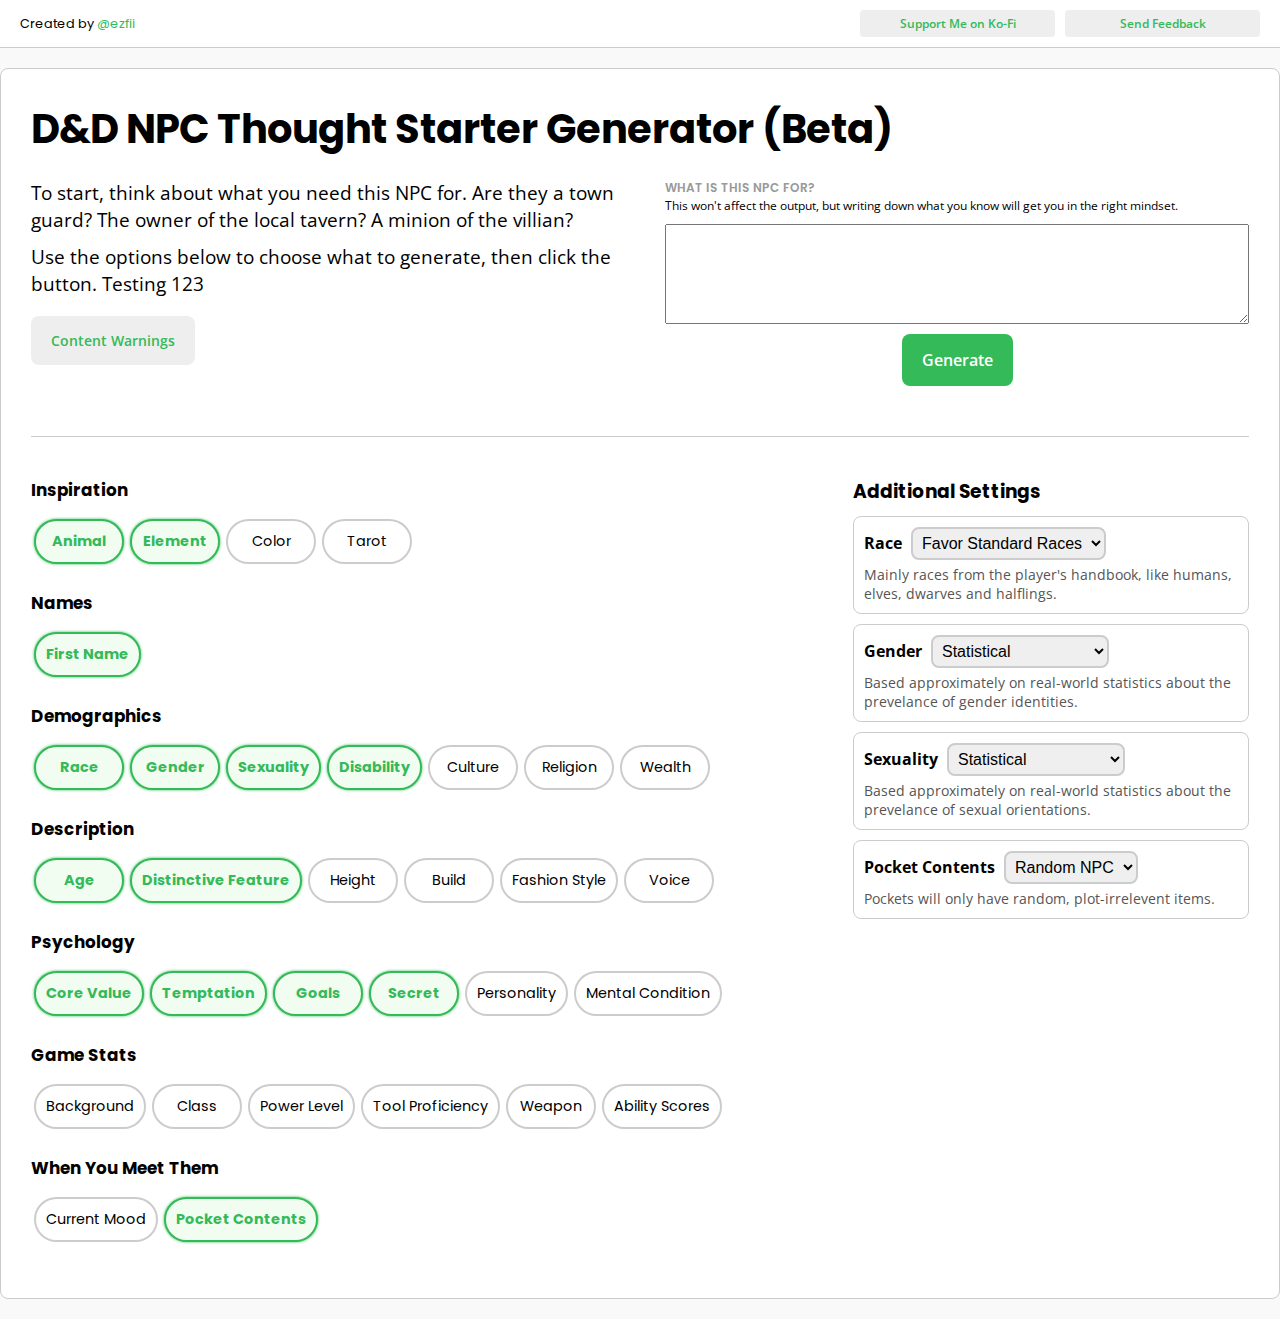
==== chargenerator/index.html @ ea38c5b0 "Moving to new repo" ====
<!DOCTYPE html>
<html lang="en">
<head>
    <meta charset="UTF-8">
    <meta name="viewport" content="width=device-width, initial-scale=1.0">
    <title>Document</title>
    
    <link rel="stylesheet" href="style.css">
    
    
    </head>
<body>
    
    
    
    
    <div id="credit">
        <h4>Created by <a href="https://www.tiktok.com/@ezfii">@ezfii</a></h4>
        <div id="links">
            <a href='https://ko-fi.com/T6T62ZB1Z' target='_blank'>Support Me on Ko-Fi</a>
            <a href="https://forms.gle/vLtZz9BEtjCrydps9" target='_blank'>Send Feedback</a>
        </div>
    </div>

    <div id="container">
        <h1>D&D NPC Thought Starter Generator (Beta)</h1>
        <div id="header">
            <div id="introduction">
                <p>To start, think about what you need this NPC for. Are they a town guard? The owner of the local tavern? A minion of the villian?</p>
                <p>Use the options below to choose what to generate, then click the button. Testing 123</p>
                <button class="secondary" onclick="openModal('content-warnings')">Content Warnings</button>
            </div>

            <div id="form">
                <p class="formhelp">What is this NPC for?</p>
                <p class="caption">This won't affect the output, but writing down what you know will get you in the right mindset.</p>
                <textarea placeholder=""></textarea>

                <button id="generate" class="primary" onclick="generateCharNew()">Generate</button>
            </div>
            
            
        
        </div>

        <div id="results">


            <div id="inspiration">
                
            
            </div>
            
            <div id="specifics">
				
            </div>

            <div id="actions">
                <button class="secondary" onclick="generateCharNew()">Generate Another</button>
                <button id="export-text" class="secondary" onclick="exportText()">Export Text</button>
            </div>


            


        </div>

        <div id="settings">
            <div id="already-know">
                <div class="checkboxes" id="checkbox-container">

                    
                    
                </div>
            </div>

            <div id="weight-settings">
                
                
            </div>
        </div>
        
        
        
    </div>

    <div id="text-export-lightbox" class="lightbox">
        <div class="close" id="close-text-export" onclick="closeModal('text-export-lightbox')">×</div>
        <h2>Text Export</h2>
        <p>Copy your NPC from either the formatted or plain text boxes below, and paste wherever you keep character notes.</p>
        <hr>
        <div class="export-container">
            <div>
                <h3>Formatted</h3>
                <div id="rtf"></div>
            </div>
            <div>
                <h3>Plain Text</h3>
                <pre id="plaintext"></pre>
            </div>
        </div>

    </div>
    <div id="lightbox-screen" onclick="closeLightboxes();"></div>
    
    

    <div id="content-warnings" class="lightbox">
        <div class="close" id="close-cw" onclick="closeModal('content-warnings')">×</div>
        <h2>Content Warnings</h2>
        <p>The following triggering topics may be mentioned in the following parts of the generator.</p>
        <hr>
        <ul>
            <li><strong>Images of Bugs</strong> (Animals)</li>
            <li><strong>Images of Spiders</strong> (Animals)</li>
            <li><strong>Images of Snakes</strong> (Animals)</li>
            <li><strong>Images of Artistic Nudity</strong> (Tarot)</li>
            <li><strong>Mentions of Drug Use</strong> (Temptations, Secrets, Mental Conditions)</li>
            <li><strong>Mentions of Alcohol Use</strong> (Temptations, Secrets, Mental Conditions, Pocket Contents)</li>
            <li><strong>Mentions of Abusive Relationships</strong> (Goals)</li>
        </ul>

    </div>


    
    
    
    <script type="text/javascript" src="scripts/scripts.js"></script>
    <script type="text/javascript" src="scripts/export.js"></script>
    
    <script type="text/javascript" src="generator-data/generators.js"></script>
    <script type="text/javascript" src="generator-data/secrets.js"></script>
    <script type="text/javascript" src="generator-data/goals.js"></script>
    <script type="text/javascript" src="generator-data/genders.js"></script>
    <script type="text/javascript" src="generator-data/elements.js"></script>
    <script type="text/javascript" src="generator-data/races.js"></script>
    <script type="text/javascript" src="generator-data/animals.js"></script>
    <script type="text/javascript" src="generator-data/orientations.js"></script>
    <script type="text/javascript" src="generator-data/disabilities.js"></script>
    <script type="text/javascript" src="generator-data/features.js"></script>
    <script type="text/javascript" src="generator-data/cultures.js"></script>
    <script type="text/javascript" src="generator-data/enneagram.js"></script>
	<script type="text/javascript" src="generator-data/charclasses.js"></script>
	<script type="text/javascript" src="generator-data/names.js"></script>
    <script type="text/javascript" src="generator-data/build.js"></script>
    <script type="text/javascript" src="generator-data/pocketcontents.js"></script>
    <script type="text/javascript" src="generator-data/tools.js"></script>
    <script type="text/javascript" src="generator-data/voices.js"></script>
    <script type="text/javascript" src="generator-data/religions.js"></script>
    <script type="text/javascript" src="generator-data/personality.js"></script>
    <script type="text/javascript" src="generator-data/mentalconditions.js"></script>
    <script type="text/javascript" src="generator-data/tarot.js"></script>

<script>
    
    // On load
    

    
</script>

</body>
    </html>
---- chargenerator/style.css ----
@import url('https://fonts.googleapis.com/css2?family=Open+Sans:wght@300;400;500;600;700&family=Poppins:wght@300;400;700&display=swap');

/* Extra small devices (phones, 600px and down) */
@media only screen and (min-width: 1px) {

    * {
        margin:0;
        padding:0;
        box-sizing:border-box
    }
    
    body {
        background-color:#f9f9f9;
        font-family:"Open Sans","Avenir Next","Avenir","Helvetica",sans-serif;
    }
    
    h1 {
        text-align:center;
        font-size:1.6em;
        margin-bottom:0.5em;
    }
    
    h1, h2, h3, h4 {
        font-family: "Poppins";
    }

    #credit {
        display:grid;
        padding:10px;
        background-color:#ffffff;
        margin-bottom:10px;
        width:100%;
        border-bottom:1px solid #ccc;
        font-size:0.8em;
        text-align:center;
    }

    #credit h4 {
        font-weight:normal;
    }

    #credit h4 a {
        color:#34ba58;
        text-decoration:none;
    }

    #credit #links {
        display:grid;
        grid-template-columns:1fr 1fr;
        gap:10px;
        justify-items:center;
    }

    #links a {
        display:block;
        background:#eee;
        padding:5px 20px;
        border-radius:4px;
        margin:5px;
        text-align:center;
        border:none;
        font-size:12px;
        color:#34ba58;
        font-family:"Open Sans";
        font-weight:600;
        text-decoration:none;
        width:100%;
        max-width:200px;
        transition: background-color 0.2s, color 0.2s;
    }

    #links a:hover {
        color:#289b47;
        background-color:#e5e5e5;
    }

    #content-warning {
        background-color:#eee;
        border:1px solid #ccc;
        border-radius:8px;
        font-size:0.8em;
        max-width:500px;
        padding:10px;
        margin-top:20px;
    }

    #introduction p {
        margin-bottom: 0.5em;
    }


    .formhelp {
        font-weight:600;
        font-size:12px;
        text-transform:uppercase;
        color:#999;
        max-width:600px;
        margin:0 auto;
        font-family:"Poppins";
        margin-top:20px;
    }

    #form .caption {
        font-size:12px;
        max-width:600px;
        margin:0 auto;
    }
    
    textarea {
        display:block;
        margin:10px auto;
        padding:10px;
        width:100%;
        max-width:600px;
        height:100px;
        font-family:"Poppins";
        font-size:1em;
    }
    
    #generate {
        display:block;
        margin:10px auto;
    }
    
    #settings {
        display:grid;
        grid-template-columns:1fr;
        margin-top:40px;
        padding-top:40px;
        border-top:1px solid #cccccc;
        gap:30px
    }
    
    #settings h3 {
        margin-bottom:10px;
    }
    
    
    .checkboxes {
        font-size:0.9em;
        text-align:left;
    }
    
    .check-category {
        margin-bottom:20px;
    }
    
    .checkbutton {
        display:inline-block;
        margin:6px 3px;
    }
    
    .checkbutton label {
        border:2px solid #ccc;
        border-radius:100px;
        display:block;
        padding:10px;
        text-align:center;
        min-width:90px;
        transition:all 0.5s;
        font-family:"Poppins";
    }
    
    .checkbutton input:checked + label {
        border:2px solid #34ba58;
        font-weight:bold;
        color: #34ba58;
        background-color:#f2fdf2;
        box-shadow:0px 0px 3px #34ba58;
    }
    
    .checkbutton input {
        display:None;
    }
    
    .checkboxes p {
        font-weight:600;
        margin-top:20px;
        margin-bottom:5px;
        font-family:"Poppins";
    }
    
    #weights div {
        margin-bottom:20px;
    }
    
    .hide {
        display:none;
    }
    
    .setting-container {
        border:1px solid #ccc;
        border-radius:8px;
        padding:10px;
        margin:10px 0px;
    }
    
    .setting-container label {
        font-weight:bold;
        display:inline-block;
        margin-right:5px;
    }
    
    .setting-container div {
        font-size:14px;
        color:#555;
        margin-top:5px;
    }
    
    select {
        padding:5px;
        border:2px solid #ccc;
        border-radius:8px;
        font-size:1em;
        display:inline-block;
        font-weight:regular;
    }
    
    button.primary {
        padding:5px;
        background-color:#34ba58;
        border:none;
        border-radius:8px;
        font-size:16px;
        color:white;
        margin:10px 0;
        font-weight:600;
        padding:15px 20px;
        font-family:"Open Sans";
        transition: background-color 0.2s;
    }
    
    button.primary:hover {
        background-color:#289b47;
    }

    button.secondary {
        padding:5px;
        background-color:#eee;
        border:none;
        border-radius:8px;
        font-size:14px;
        color:#34ba58;
        margin:10px 5px 10px 0px;
        padding:15px 20px;
        font-family:"Open Sans";
        font-weight:600;
        transition: background-color 0.2s, color 0.2s;
    }

    button.secondary:hover {
        color:#289b47;
        background-color:#e5e5e5;
    }
    
    #container {
        margin: 20px auto;
        padding: 30px;
        background-color:#ffffff;
        border: 1px solid #ccc;
        border-radius:8px;
        max-width:1600px;
    }
    
    #results {
        display:none;
    }
    
    #results.show {
        display:block;
    }
    
    #inspiration p {
        font-size:14px;
        margin-bottom:20px;
    }
    
    #inspiration h3 {
        margin-bottom:10px;
        font-size:20px;
    }
    
    #inspiration h4 {
        font-weight:600;
        font-size:12px;
        text-transform:uppercase;
        color:#999;
    }
    
    /*#explain button {
        background:white;
        border:1px solid #34ba58;
        color:#34ba58;
    }*/
    
    #inspiration button {
        position:absolute;
        top:10px;
        right:20px;
    }
    
    .explain-item {
        text-align:center;
        padding:30px;
        border:1px solid #ccc;
        margin:0px 0px;
        position:relative;
        display:block;
        width:100%;
        margin-top:-1px;
    }
    
    .explain-item.hide {
        display:None;
    }
    
    #color-swatch {
       height:100px;
       width:100px; 
       margin:10px auto;
    }

    #tarot-image img {
        max-height:300px;
    }

    .inverted {
        transform: rotate(180deg);
    }
    
    #specifics > div {
        border-bottom: 1px solid #ccc;
        padding-bottom:2em;
    }

    #specifics div ul {
        padding-left:20px;
    }
    
    #specifics h3 {
        margin-top:20px;
        margin-bottom:10px;
    }
    
    .result-container {
        display:grid;
        grid-template-columns: 20px 1fr;
        align-self:start;
        margin-bottom:10px;
        padding-right:20px;
        font-weight:600;
    }
    
    
    .result-container.hide {
        display:None;
    }
    
    .result-container span {
        font-weight:400;
    }
    
    .small-reroll {
        height:12px;
        width:12px;
        padding:0;
        display:block;
        background: url(images/dice-d20-solid.svg);
        background-size:contain;
        background-position: center;
        background-repeat:no-repeat;
        margin:5px 10px 5px 0px;
        color:blue;
        opacity:0.5;
        border:none;
    }
    
    .small-reroll:hover {
        opacity:1;
    }
    
    #animal-image img {
        max-height:200px;
        max-width:100%;
    }

    #actions {
        margin-top:0.5em;
        padding-top:1em;
    }
    
    
    
    .lightbox {
        width:90%;
        background:#fff;
        border:1px solid #ccc;
        border-radius:5px;
        padding:10px 20px;
        position:fixed;
        top: 50%;
        left: 50%;
        transform: translate(-50%, -50%);
        z-index:1000;
        display:none;
        max-height:90vh;
        overflow:auto;
    }
    
    #lightbox-screen {
        z-index:100;
        position:fixed;
        width:100vw;
        height:100vh;
        background-color:#555;
        opacity:50%;
        content:" ";
        top:0;
        left:0;
        display:none;
    }
    
    .close {
        position:absolute;
        top:-5px;
        right:10px;
        font-size:40px;
    }
    
    .lightbox ul {
        margin-left:20px;
    }

    .lightbox > ul {
        margin-bottom:20px;
    }

    .lightbox h2 {
        text-align:center;
        margin:20px 0px 10px;
    }
    
    .lightbox h2 + p {
        text-align:center;
        max-width:550px;
        margin:0 auto 30px;
    }
    
    .lightbox hr {
        border:0px;
        border-top:1px solid #ccc;
        height:1px;
        margin:20px 0;
    }
    
    .export-container {
        display:grid;
        grid-template-columns:1fr;
        gap:20px;
    }
    
    .export-container h3 {
        margin-bottom:10px;
    }
    
    #rtf {
        width:100%;
        height:400px;
        padding:10px;
        margin:0px;
        overflow-y:scroll;
        border:1px solid #ccc;
        font-family:Arial, Helvetica, sans-serif
    }
    
    #plaintext {
        width:100%;
        height:400px;
        margin:0px;
        font-size:16px;
        padding:10px;
        overflow-y:scroll;
        border:1px solid #ccc;
        white-space: pre-wrap;
    }

}




@media only screen and (min-width: 800px) {

    #credit {
        grid-template-columns:1fr 1fr;
        align-items:center;
        justify-items:start;
        padding:5px 20px;
    }

    #credit #links {
        width:400px;
        justify-self:end;
    }

    #header {
        display:grid;
        grid-template-columns: 1fr 1fr;
        gap:50px;
    }

    h1 {
        text-align:left;
        font-size:2.5em;
    }

    #introduction p {
        font-size:1.2em;
    }

    .formhelp {
        margin-top:0px;
    }

    #settings {
        display:grid;
        grid-template-columns:2fr 1fr;
        margin-top:40px;
        padding-top:40px;
        border-top:1px solid #ccc;
    }

    #inspiration {
        display: flex;
        justify-content:center;
        flex-wrap: nowrap;
    }

    .explain-item {
        text-align:center;
        padding:30px;
        border:1px solid #f0f0f0;
        margin:30px 0px;
        position:relative;
        display:block;
        width:40%;
    }

    #specifics {
        display:grid;
        grid-template-columns: 1fr 1fr 1fr;
    }

    #specifics > div {
        border-bottom: none;
        padding-bottom:1em;
    }

    #actions {
        border-top:1px solid #ccc;
        margin-top:2em;
        padding-top:1em;
    }

    .lightbox {
        width:800px;
    }

    .export-container {
        grid-template-columns:1fr 1fr;
    }

}
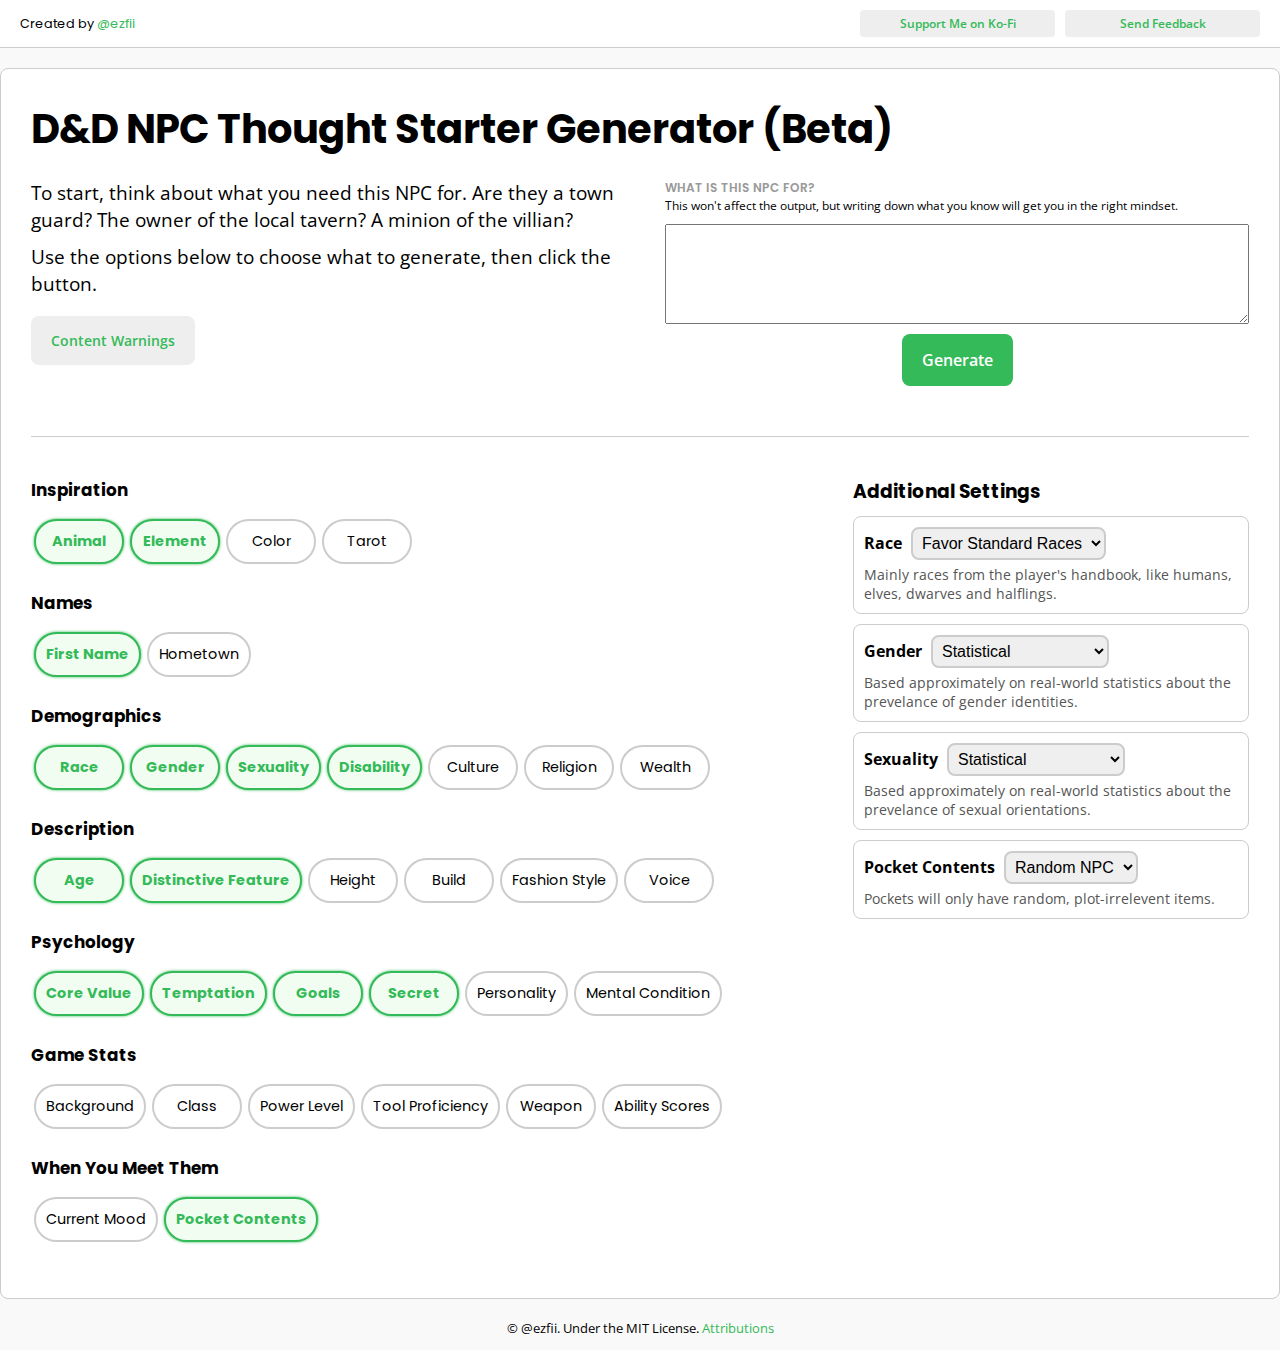
==== commit 1fb9e708: "Cleanup for first beta release" ====
--- a/chargenerator/index.html
+++ b/chargenerator/index.html
@@ -27,7 +27,7 @@
         <div id="header">
             <div id="introduction">
                 <p>To start, think about what you need this NPC for. Are they a town guard? The owner of the local tavern? A minion of the villian?</p>
-                <p>Use the options below to choose what to generate, then click the button. Testing 123</p>
+                <p>Use the options below to choose what to generate, then click the button.</p>
                 <button class="secondary" onclick="openModal('content-warnings')">Content Warnings</button>
             </div>
 
@@ -85,6 +85,11 @@
         
     </div>
 
+
+    <p id="bottom-credit">&copy; @ezfii. Under the MIT License. <span id="attributions-link" onclick="openModal('attributions')">Attributions</span></p>
+
+
+
     <div id="text-export-lightbox" class="lightbox">
         <div class="close" id="close-text-export" onclick="closeModal('text-export-lightbox')">×</div>
         <h2>Text Export</h2>
@@ -94,10 +99,14 @@
             <div>
                 <h3>Formatted</h3>
                 <div id="rtf"></div>
+                <button id="copy-rtf" class='secondary'>Copy to Clipboard</button>
+                <div id="alert-rtf" class="copy-alert hide">Copied!</div>
             </div>
             <div>
                 <h3>Plain Text</h3>
                 <pre id="plaintext"></pre>
+                <button id="copy-plaintext" class="secondary">Copy to Clipboard</button>
+                <div id="alert-plaintext" class="copy-alert hide">Copied!</div>
             </div>
         </div>
 
@@ -120,6 +129,14 @@
             <li><strong>Mentions of Alcohol Use</strong> (Temptations, Secrets, Mental Conditions, Pocket Contents)</li>
             <li><strong>Mentions of Abusive Relationships</strong> (Goals)</li>
         </ul>
+
+    </div>
+
+    <div id="attributions" class="lightbox">
+        <div class="close" id="close-cw" onclick="closeModal('attributions')">×</div>
+        <h2>Attributions</h2>
+        <p>Names in the first name generator are from the <a href="http://eakett.ca/sgnp/" target="_blank">Story Games Names Project</a> (Creative Commons Attribution-NonCommercial-ShareAlike 2.5 Generic License).
+        <br><br>Animal images taken from Wikipedia, and are all under a Creative Commons license or are public domain. <a href="attributions.html" target="_blank">View All Attributions</a></p>
 
     </div>
 
@@ -152,6 +169,7 @@
     <script type="text/javascript" src="generator-data/personality.js"></script>
     <script type="text/javascript" src="generator-data/mentalconditions.js"></script>
     <script type="text/javascript" src="generator-data/tarot.js"></script>
+    <script type="text/javascript" src="generator-data/hometown.js"></script>
 
 <script>
     
--- a/chargenerator/style.css
+++ b/chargenerator/style.css
@@ -82,6 +82,10 @@
         max-width:500px;
         padding:10px;
         margin-top:20px;
+    }
+
+    #header {
+        margin-bottom:2em;
     }
 
     #introduction p {
@@ -484,6 +488,32 @@
         white-space: pre-wrap;
     }
 
+    .copy-alert {
+        display:inline-block;
+        font-size:0.8em;
+        opacity:1;
+    }
+
+    .copy-alert.hide {
+        opacity:0;
+        transition:opacity 0.5s;
+    }
+
+
+
+    #bottom-credit {
+        font-size:0.8em;
+        text-align:center;
+        margin-bottom:1em;
+    }
+
+    #attributions-link {
+        color:#34ba58;
+        cursor:pointer;
+    }
+
+
+
 }
 
 
@@ -507,6 +537,7 @@
         display:grid;
         grid-template-columns: 1fr 1fr;
         gap:50px;
+        margin-bottom:0;
     }
 
     h1 {
